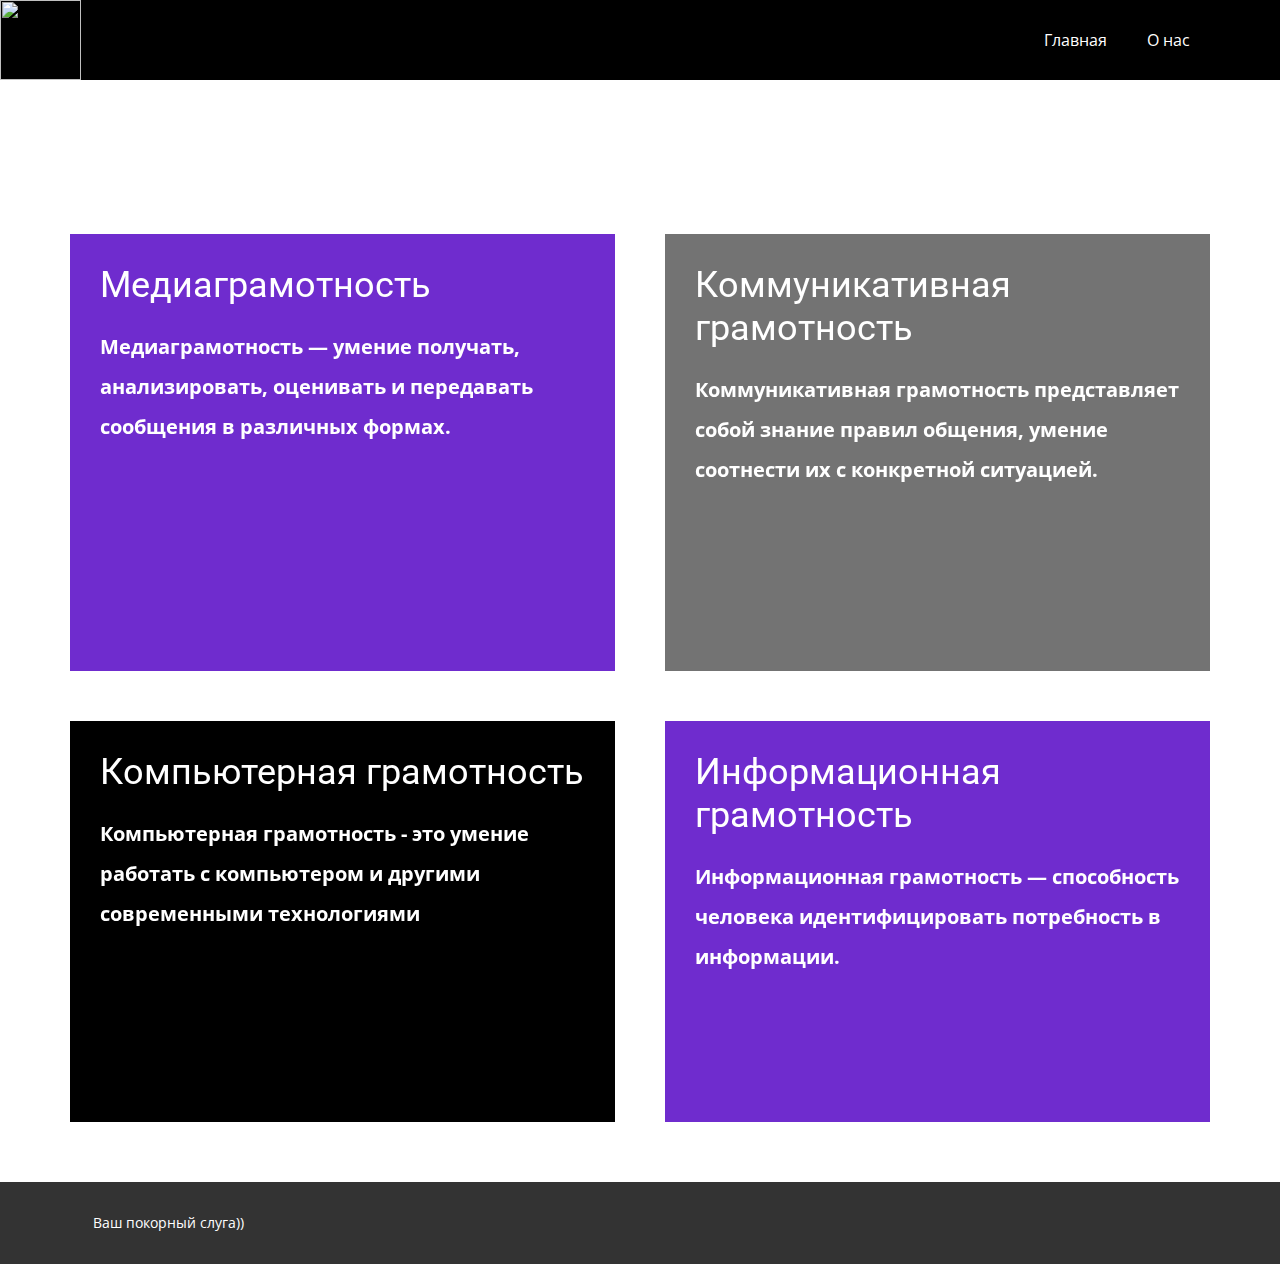
==== Контакты.html @ 85b2c5a2 "Add files via upload" ====
<!DOCTYPE html>
<html style="font-size: 16px;" lang="ru"><head>
    <meta name="viewport" content="width=device-width, initial-scale=1.0">
    <meta charset="utf-8">
    <meta name="keywords" content="Компоненты">
    <meta name="description" content="">
    <title>Контакты</title>
    <link rel="stylesheet" href="nicepage.css" media="screen">
<link rel="stylesheet" href="Контакты.css" media="screen">
    <script class="u-script" type="text/javascript" src="jquery-1.9.1.min.js" defer=""></script>
    <script class="u-script" type="text/javascript" src="nicepage.js" defer=""></script>
    <meta name="generator" content="Nicepage 6.5.9, nicepage.com">
    <link id="u-theme-google-font" rel="stylesheet" href="https://fonts.googleapis.com/css?family=Roboto:100,100i,300,300i,400,400i,500,500i,700,700i,900,900i|Open+Sans:300,300i,400,400i,500,500i,600,600i,700,700i,800,800i">
    
    
    
    
    
    
    
    <script type="application/ld+json">{
		"@context": "http://schema.org",
		"@type": "Organization",
		"name": "Site1"
}</script>
    <meta name="theme-color" content="#478ac9">
    <meta property="og:title" content="Контакты">
    <meta property="og:type" content="website">
  <meta data-intl-tel-input-cdn-path="intlTelInput/"></head>
  <body data-path-to-root="./" data-include-products="false" class="u-body u-xl-mode" data-lang="ru"><header class="u-black u-clearfix u-header u-valign-middle-lg u-valign-middle-md u-valign-middle-sm u-valign-middle-xl u-header" id="sec-5e5d"><nav class="u-menu u-menu-one-level u-offcanvas u-menu-1">
        <div class="menu-collapse" style="font-size: 1rem; letter-spacing: 0px;">
          <a class="u-button-style u-custom-left-right-menu-spacing u-custom-padding-bottom u-custom-top-bottom-menu-spacing u-nav-link u-text-active-palette-1-base u-text-hover-palette-2-base" href="#">
            <svg class="u-svg-link" viewBox="0 0 24 24"><use xmlns:xlink="http://www.w3.org/1999/xlink" xlink:href="#menu-hamburger"></use></svg>
            <svg class="u-svg-content" version="1.1" id="menu-hamburger" viewBox="0 0 16 16" x="0px" y="0px" xmlns:xlink="http://www.w3.org/1999/xlink" xmlns="http://www.w3.org/2000/svg"><g><rect y="1" width="16" height="2"></rect><rect y="7" width="16" height="2"></rect><rect y="13" width="16" height="2"></rect>
</g></svg>
          </a>
        </div>
        <div class="u-custom-menu u-nav-container">
          <ul class="u-nav u-unstyled u-nav-1"><li class="u-nav-item"><a class="u-button-style u-nav-link u-text-active-palette-1-base u-text-hover-palette-2-base" href="Главная.html" style="padding: 10px 20px;">Главная</a>
</li><li class="u-nav-item"><a class="u-button-style u-nav-link u-text-active-palette-1-base u-text-hover-palette-2-base" href="#" style="padding: 10px 20px;">О нас</a>
</li></ul>
        </div>
        <div class="u-custom-menu u-nav-container-collapse">
          <div class="u-black u-container-style u-inner-container-layout u-opacity u-opacity-95 u-sidenav">
            <div class="u-inner-container-layout u-sidenav-overflow">
              <div class="u-menu-close"></div>
              <ul class="u-align-center u-nav u-popupmenu-items u-unstyled u-nav-2"><li class="u-nav-item"><a class="u-button-style u-nav-link" href="Главная.html">Главная</a>
</li><li class="u-nav-item"><a class="u-button-style u-nav-link" href="#">О нас</a>
</li></ul>
            </div>
          </div>
          <div class="u-black u-menu-overlay u-opacity u-opacity-70"></div>
        </div>
      </nav><img class="u-image u-image-contain u-image-default u-image-1" src="images/143e49f8-9e5e-5bcb-bed9-867077af613f.jpg" alt="" data-image-width="1208" data-image-height="1200"></header>
    <section class="u-align-left u-clearfix u-image u-section-1" id="sec-ed70" data-image-width="6668" data-image-height="4190">
      <div class="u-clearfix u-sheet u-sheet-1">
        <h2 class="u-align-center u-text u-text-body-alt-color u-text-default u-text-1" data-animation-name="customAnimationIn" data-animation-duration="1500" data-animation-delay="500">Компоненты</h2>
        <div class="u-expanded-width u-list u-list-1">
          <div class="u-repeater u-repeater-1">
            <div class="u-align-left u-container-style u-custom-color-3 u-custom-item u-list-item u-repeater-item u-shape-rectangle u-list-item-1" data-animation-name="customAnimationIn" data-animation-duration="1500" data-animation-delay="500">
              <div class="u-container-layout u-similar-container u-container-layout-1">
                <h3 class="u-text u-text-body-alt-color u-text-default u-text-2">Медиаграмотность</h3>
                <p class="u-custom-item u-text u-text-body-alt-color u-text-default u-text-3"><b>Медиаграмотность — умение получать, анализировать, оценивать и передавать сообщения в различных формах.</b>
                  <br>
                  <br>
                  <br>
                </p>
                <a href="Страница-1.html" class="u-active-white u-align-center u-border-2 u-border-active-white u-border-hover-white u-border-white u-btn u-button-style u-color-scheme-summer-time u-color-style-multicolor-1 u-custom-color-1 u-custom-item u-hover-custom-color-4 u-text-active-black u-text-body-alt-color u-text-hover-black u-btn-1" data-animation-name="customAnimationIn" data-animation-duration="1750" data-animation-delay="750" rel="nofollow">Подробнее... </a>
              </div>
            </div>
            <div class="u-align-left u-container-style u-custom-item u-image u-list-item u-repeater-item u-shading u-shape-rectangle u-image-1" data-image-width="1200" data-image-height="912" data-animation-name="customAnimationIn" data-animation-duration="1500" data-animation-delay="500">
              <div class="u-container-layout u-similar-container u-container-layout-2">
                <h3 class="u-text u-text-body-alt-color u-text-default u-text-4"> Коммуникативная грамотность</h3>
                <p class="u-custom-item u-text u-text-body-alt-color u-text-default u-text-5"><b>Коммуникативная грамотность представляет собой знание правил общения, умение соотнести их с конкретной ситуацией.</b>
                </p>
                <a href="#carousel_379b" class="u-active-white u-align-center u-border-2 u-border-active-white u-border-hover-white u-border-white u-btn u-button-style u-color-scheme-summer-time u-color-style-multicolor-1 u-custom-item u-dialog-link u-hover-white u-none u-text-active-palette-1-base u-text-body-alt-color u-text-hover-palette-1-base u-btn-2" data-animation-name="customAnimationIn" data-animation-duration="1750" data-animation-delay="750">Подробнее... </a>
              </div>
            </div>
            <div class="u-align-left u-black u-container-style u-custom-item u-list-item u-repeater-item u-shape-rectangle u-list-item-3" data-animation-name="customAnimationIn" data-animation-duration="1500" data-animation-delay="500">
              <div class="u-container-layout u-similar-container u-container-layout-3">
                <h3 class="u-text u-text-body-alt-color u-text-default u-text-6"> Компьютерная грамотность</h3>
                <p class="u-custom-item u-text u-text-default u-text-7"><b>Компьютерная грамотность - это умение работать с компьютером и другими современными технологиями</b>
                  <br>
                  <br>
                </p>
                <a href="Страница-3.html" class="u-active-white u-align-center u-border-2 u-border-active-white u-border-hover-white u-border-white u-btn u-button-style u-color-scheme-summer-time u-color-style-multicolor-1 u-custom-item u-hover-white u-none u-text-active-palette-1-base u-text-body-alt-color u-text-hover-palette-1-base u-btn-3" data-animation-name="customAnimationIn" data-animation-duration="1750" data-animation-delay="750">подробнее... </a>
              </div>
            </div>
            <div class="u-align-left u-container-style u-custom-color-3 u-custom-item u-list-item u-repeater-item u-shape-rectangle u-list-item-4" data-animation-name="customAnimationIn" data-animation-duration="1500" data-animation-delay="500">
              <div class="u-container-layout u-similar-container u-container-layout-4">
                <h3 class="u-text u-text-body-alt-color u-text-default u-text-8"> Информационная грамотность</h3>
                <p class="u-custom-item u-text u-text-custom-color-4 u-text-default u-text-9"><b>Информационная грамотность — способность человека идентифицировать потребность в информации.</b>
                </p>
                <a href="#carousel_4b36" class="u-active-white u-align-center u-black u-border-2 u-border-active-white u-border-hover-white u-border-white u-btn u-button-style u-color-scheme-summer-time u-color-style-multicolor-1 u-custom-item u-dialog-link u-hover-white u-text-active-palette-1-base u-text-body-alt-color u-text-hover-black u-btn-4" data-animation-name="customAnimationIn" data-animation-duration="1750" data-animation-delay="750">подробнее​...</a>
              </div>
            </div>
          </div>
        </div>
      </div>
    </section>
    
    
    
    
    
    
    
    <footer class="u-align-center u-clearfix u-footer u-grey-80 u-footer" id="sec-b99d"><div class="u-clearfix u-sheet u-sheet-1">
        <p class="u-small-text u-text u-text-variant u-text-1">Ваш покорный слуга)) </p>
      </div></footer>
   
  <section class="u-align-center u-black u-clearfix u-container-style u-dialog-block u-opacity u-opacity-70 u-valign-top u-dialog-section-7" id="carousel_379b">
      <div class="u-align-center u-border-2 u-border-palette-4-base u-container-style u-dialog u-grey-80 u-shape-rectangle u-dialog-1">
        <div class="u-container-layout u-container-layout-1">
          <h2 class="u-align-center u-custom-font u-font-montserrat u-text u-text-default-lg u-text-default-md u-text-default-xl u-text-palette-4-base u-text-1">Коммуникативная<br>грамотность 
          </h2>
          <p class="u-align-left u-text u-text-default u-text-2"><b>
              <span style="font-weight: 400;">Ком</span>
              <span style="font-weight: 400;">
                <span style="font-weight: 700;">муникативная грамотность представляет собой знание правил общения, умение соотнести их с конкретной ситуацией.<br>
                  <br>Сетевой этикет: как правильно общаться в интернете
                </span>
                <br>
                <br>
                <span style="font-weight: 700;">1) Будьте осторожны с лайками и репостами.&nbsp;</span>
              </span>Не стоит публиковать в социальных сетях:&nbsp;<br>
              <span style="font-weight: 400;">&nbsp; &nbsp; • тексты, изображения и видео на тему национальностей;&nbsp;<br>&nbsp; &nbsp; • контент, высмеивающий религии;&nbsp;<br>&nbsp; &nbsp; • информацию о фашизме и терроризме.<br>
                <span style="font-weight: 700;">2) Представляйтесь и обращайтесь к незнакомым людям на «вы».</span>&nbsp;На виртуальное пространство распространяются обычные правила вежливости. Например, говорить незнакомцам и старшим — «вы».&nbsp;<br>
                <span style="font-weight: 700;">3)</span>
                <span style="font-weight: 700;">Пишите грамотно, без ошибок.</span>
                <br>&nbsp; &nbsp; • Следите за орфографией и пунктуацией. Почаще повторяйте правила, которым вас научили на уроках русского языка.&nbsp;<br>&nbsp; &nbsp; • Обязательно перечитывайте сообщение, прежде чем отправить. Если некогда проверять, правильно ли вы всё написали, лучше отправьте голосовое сообщение.&nbsp;<br>Ваши сообщения и посты — индикатор вашей образованности.<br>
                <span style="font-weight: 700;">4)</span>
                <span style="font-weight: 700;">Не злоупотребляйте эмодзи.</span> Нагромождение эмодзи затрудняет чтение и понимание того, что вы хотите сказать.&nbsp;<br>&nbsp; &nbsp; • Не используйте эмодзи в середине предложения.&nbsp;<br>&nbsp; &nbsp; • Не заменяйте смайликами слова.&nbsp;<br>&nbsp; &nbsp; • Не вставляйте эмодзи там, где они неуместны.<br>
                <span style="font-weight: 700;">5) Не дробите сообщения, так как это&nbsp; приводит к путанице.</span> Не злоупотребляйте кнопкой «Отправить». Некрасиво заставлять собеседника составлять ваше послание из вороха разрозненных фраз. Цельный текст воспринимается намного лучше. Кроме того, постоянно всплывающие оповещения действуют на нервы.&nbsp;<br>
                <span style="font-weight: 700;">6) Не используйте CapsLock.</span> Писать БОЛЬШИМИ БУКВАМИ в интернете означает кричать.<br>
                <span style="font-weight: 700;">7) Уважайте чужое время.&nbsp;</span>
                <br>
                <span style="font-weight: 700;">8) Не выкладывайте фотографии с друзьями без их разрешения.&nbsp;</span>
                <br>
                <span style="font-weight: 700;">9) Не спамьте.</span>&nbsp; Возьмите под контроль приглашения и уведомления, рассылаемые от вашего имени в социальных сетях.&nbsp;<br>Это могут быть приглашения в игры и приложения, акции и мероприятия групп, на которые вы подписаны.
              </span></b>
          </p>
        </div><button class="u-dialog-close-button u-icon u-text-body-alt-color u-icon-1"><svg class="u-svg-link" preserveAspectRatio="xMidYMin slice" viewBox="0 0 413.348 413.348" style=""><use xlink:href="#svg-cdad"></use></svg><svg xmlns="http://www.w3.org/2000/svg" xmlns:xlink="http://www.w3.org/1999/xlink" version="1.1" xml:space="preserve" class="u-svg-content" viewBox="0 0 413.348 413.348" id="svg-cdad"><path d="m413.348 24.354-24.354-24.354-182.32 182.32-182.32-182.32-24.354 24.354 182.32 182.32-182.32 182.32 24.354 24.354 182.32-182.32 182.32 182.32 24.354-24.354-182.32-182.32z"></path></svg></button>
      </div>
    </section><style>.u-dialog-section-7 .u-dialog-1 {
  width: 1140px;
  min-height: 1469px;
  height: auto;
  margin: 60px auto -724px;
}

.u-dialog-section-7 .u-container-layout-1 {
  padding: 40px 30px;
}

.u-dialog-section-7 .u-text-1 {
  text-transform: uppercase;
  letter-spacing: 3px;
  font-weight: 700;
  font-size: 2.25rem;
  margin: 6px auto 0;
}

.u-dialog-section-7 .u-text-2 {
  font-size: 0.875rem;
  margin: 33px auto 0 0;
}

.u-dialog-section-7 .u-icon-1 {
  width: 25px;
  height: 25px;
  left: auto;
  top: 16px;
  position: absolute;
  right: 16px;
}

@media (max-width: 1199px) {
  .u-dialog-section-7 .u-dialog-1 {
    width: 940px;
  }
}

@media (max-width: 991px) {
  .u-dialog-section-7 .u-dialog-1 {
    width: 720px;
  }

  .u-dialog-section-7 .u-container-layout-1 {
    padding-top: 30px;
    padding-bottom: 30px;
  }
}

@media (max-width: 767px) {
  .u-dialog-section-7 .u-dialog-1 {
    width: 540px;
    min-height: 1469px;
  }

  .u-dialog-section-7 .u-text-1 {
    font-size: 3.75rem;
    width: auto;
    margin-left: 0;
    margin-right: 0;
  }
}

@media (max-width: 575px) {
  .u-dialog-section-7 .u-dialog-1 {
    width: 340px;
    min-height: 1913px;
  }

  .u-dialog-section-7 .u-container-layout-1 {
    padding-left: 25px;
    padding-right: 25px;
  }

  .u-dialog-section-7 .u-text-1 {
    font-size: 2.5rem;
  }
}</style><section class="u-align-center u-black u-clearfix u-container-style u-dialog-block u-opacity u-opacity-70 u-valign-top u-dialog-section-8" id="carousel_4b36">
      <div class="u-align-center u-border-2 u-border-palette-4-base u-container-style u-dialog u-expanded-width-xs u-grey-80 u-shape-rectangle u-dialog-1">
        <div class="u-container-layout u-valign-top-xs u-container-layout-1">
          <h2 class="u-align-center u-custom-font u-font-montserrat u-text u-text-default-lg u-text-default-md u-text-default-xl u-text-palette-4-base u-text-1">Информационная<br>грамотност
          </h2>
          <p class="u-align-left u-text u-text-2"><b>Информационная грамотность очень важна в условиях турбулентности и напряжённого геополитического фона. Порой очень трудно разобраться, что правда, ложь или манипуляция.</b>
            <br><b>1. Проверяйте подлинность информации сразу в нескольких источниках. Лучше чтобы это были источники разных сторон. Так сложится более подробная картина о происходящем.</b>
            <br>
            <br><b>2. Проверяйте подлинность фотографий и видео. В этом вам помогут сервисы по загрузке фотографий в такие поисковики как Яндекс и Google. Важно посмотреть дату, локацию и обращать внимание на разного рода детали.</b>
            <br>
            <br><b>3. Включайте критическое мышление, пытайтесь найти подвох, логику в любом сообщении. Особенно это касается всяких сенсационных новостей и шокирующего контента. Не поленитесь докопаться до сути вопроса, прежде чем бежать снимать наличные, покупать валюту, гречку и сахар. Иногда даже проверка первоисточника не даёт 100% гарантий достоверности, так как много постановочных фото, видео и просто безобидных приколов.</b>
            <br>
            <br><b>4. Не распространяйте и даже не читайте всякие пересылаемые сообщения в мессенджерах. И адресата вежливо попросите не отправлять вам всякого рода спам.&nbsp;</b>
            <br>
            <br><b>5. Всегда задавайте очень важный вопрос – почему? В чем причина, логика? Какова цель? Так вам удастся более глубоко вникнуть в суть вопроса.</b>
            <br>
            <br><b>6. Люди часто задают вопрос: а кому же верить? Лучше никому до конца не верить. Стоит помнить, что в современном мире практически нет свободных, независимых и объективных СМИ среди крупных изданий. Все зависят от источника финансирования, а публикуемые материалы цензурируются в зависимости от редакционной политики.&nbsp;</b>
            <br>
            <br><b>В современном мире, при нескончаемом потоке информации для нас важно превращение потребительского типа мышления в аналитическое – не только послушать или прочитать новость, сообщение, но ещё и осмыслить его. Не менее важным также является «настройка фильтров» от всякого рода «информационного мусора». Ведь как говорил Шерлок Холмс, «человеческий мозг — это пустой чердак, куда можно набить все, что угодно. Дурак так и делает: тащит туда нужное и ненужное. И наконец наступает момент, когда самую необходимую вещь туда уже не запихнешь. Или она запрятана так далеко, что ее не достанешь. Я делаю по-другому. В моем чердаке только необходимые мне инструменты. Их много, но они в идеальном порядке и всегда под рукой. А лишнего хлама мне не нужно».</b>
          </p>
        </div><button class="u-dialog-close-button u-icon u-text-body-alt-color u-icon-1"><svg class="u-svg-link" preserveAspectRatio="xMidYMin slice" viewBox="0 0 413.348 413.348" style=""><use xlink:href="#svg-cdad"></use></svg><svg xmlns="http://www.w3.org/2000/svg" xmlns:xlink="http://www.w3.org/1999/xlink" version="1.1" xml:space="preserve" class="u-svg-content" viewBox="0 0 413.348 413.348" id="svg-cdad"><path d="m413.348 24.354-24.354-24.354-182.32 182.32-182.32-182.32-24.354 24.354 182.32 182.32-182.32 182.32 24.354 24.354 182.32-182.32 182.32 182.32 24.354-24.354-182.32-182.32z"></path></svg></button>
      </div>
    </section><style>.u-dialog-section-8 .u-dialog-1 {
  width: 1023px;
  min-height: 1048px;
  height: auto;
  box-shadow: 5px 5px 20px 0 rgba(0,0,0,0.4);
  margin: 0 auto 60px;
}

.u-dialog-section-8 .u-container-layout-1 {
  padding: 16px 30px;
}

.u-dialog-section-8 .u-text-1 {
  font-size: 2.25rem;
  text-transform: uppercase;
  letter-spacing: 3px;
  font-weight: 700;
  margin: 13px auto 0;
}

.u-dialog-section-8 .u-text-2 {
  font-size: 1rem;
  font-weight: 700;
  margin: 21px 0 0;
}

.u-dialog-section-8 .u-icon-1 {
  width: 25px;
  height: 25px;
  left: auto;
  top: 16px;
  position: absolute;
  right: 16px;
}

@media (max-width: 1199px) {
  .u-dialog-section-8 .u-dialog-1 {
    width: 940px;
  }
}

@media (max-width: 991px) {
  .u-dialog-section-8 .u-dialog-1 {
    width: 720px;
  }
}

@media (max-width: 767px) {
  .u-dialog-section-8 .u-dialog-1 {
    width: 540px;
    min-height: 1837px;
    margin-left: calc(((100% - 540px) / 2));
  }

  .u-dialog-section-8 .u-text-1 {
    font-size: 3.75rem;
    width: auto;
    margin-left: 0;
    margin-right: 0;
  }
}

@media (max-width: 575px) {
  .u-dialog-section-8 .u-dialog-1 {
    min-height: 2019px;
    margin-right: initial;
    margin-left: initial;
    width: auto;
  }

  .u-dialog-section-8 .u-container-layout-1 {
    padding-left: 25px;
    padding-right: 25px;
  }

  .u-dialog-section-8 .u-text-1 {
    font-size: 2.5rem;
    margin-top: 0;
  }

  .u-dialog-section-8 .u-text-2 {
    width: auto;
    margin-top: 11px;
  }
}</style>
</body></html>
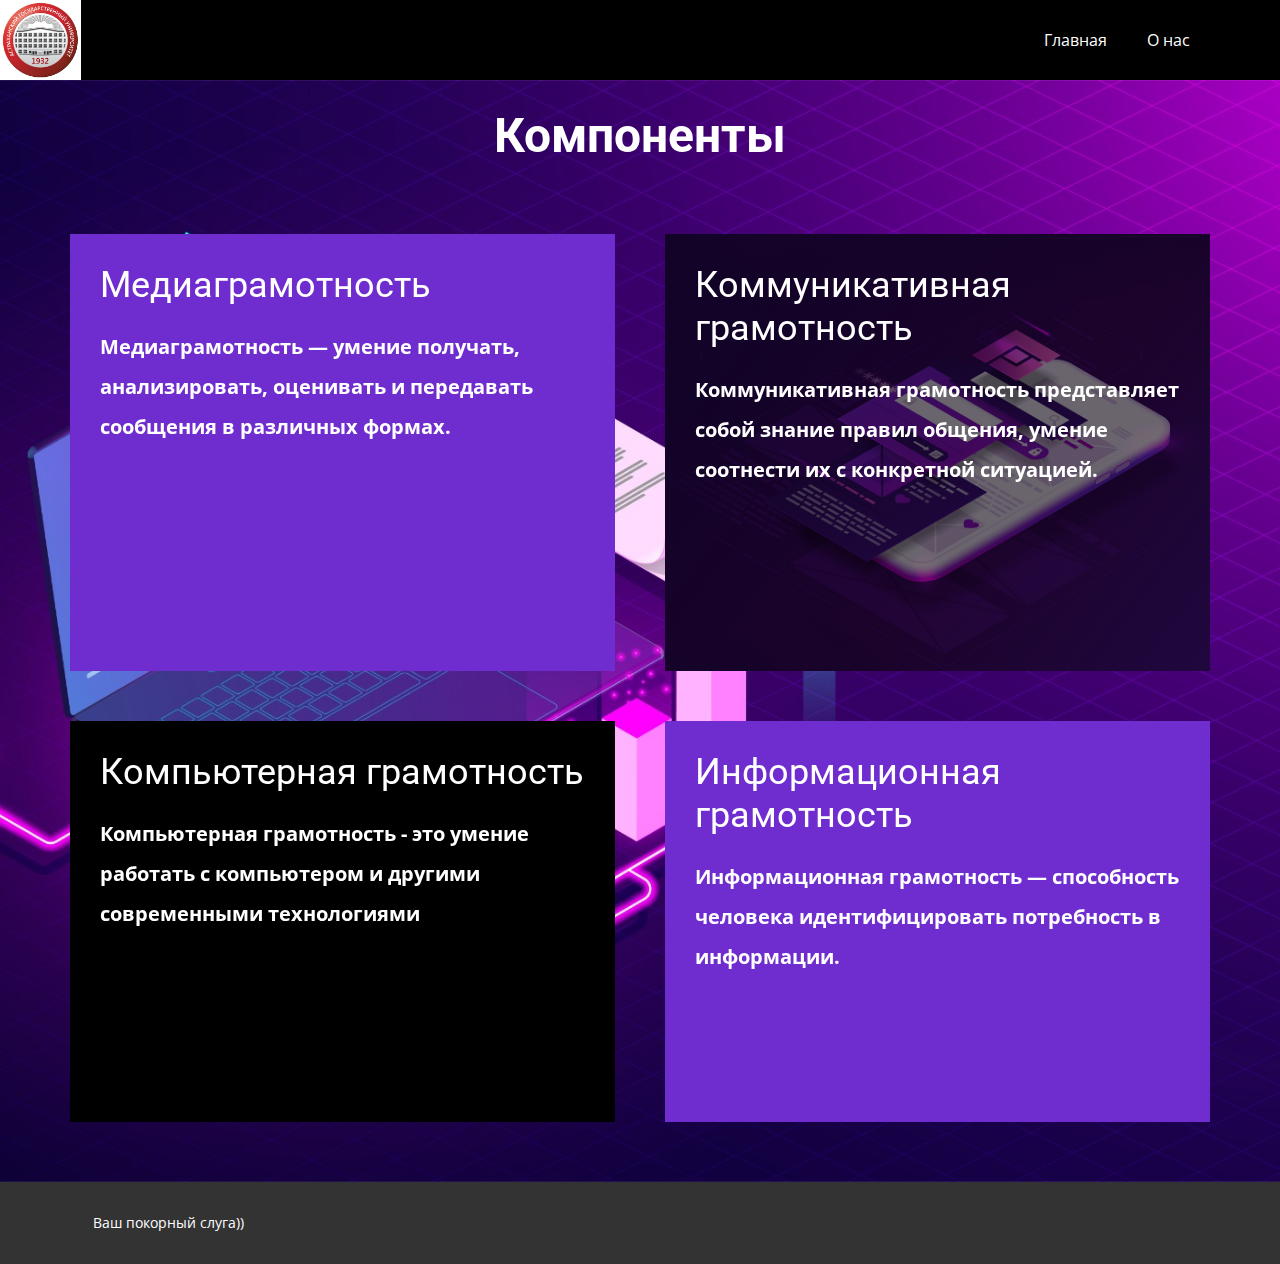
==== commit 805e8525: "Add files via upload" ====
--- a/Контакты.html
+++ b/Контакты.html
@@ -73,7 +73,7 @@
                 <h3 class="u-text u-text-body-alt-color u-text-default u-text-4"> Коммуникативная грамотность</h3>
                 <p class="u-custom-item u-text u-text-body-alt-color u-text-default u-text-5"><b>Коммуникативная грамотность представляет собой знание правил общения, умение соотнести их с конкретной ситуацией.</b>
                 </p>
-                <a href="#carousel_379b" class="u-active-white u-align-center u-border-2 u-border-active-white u-border-hover-white u-border-white u-btn u-button-style u-color-scheme-summer-time u-color-style-multicolor-1 u-custom-item u-dialog-link u-hover-white u-none u-text-active-palette-1-base u-text-body-alt-color u-text-hover-palette-1-base u-btn-2" data-animation-name="customAnimationIn" data-animation-duration="1750" data-animation-delay="750">Подробнее... </a>
+                <a href="Страница-4.html" class="u-active-white u-align-center u-border-2 u-border-active-white u-border-hover-white u-border-white u-btn u-button-style u-color-scheme-summer-time u-color-style-multicolor-1 u-custom-color-1 u-custom-item u-hover-custom-color-4 u-text-active-black u-text-body-alt-color u-text-hover-black u-btn-1" data-animation-name="customAnimationIn" data-animation-duration="1750" data-animation-delay="750" rel="nofollow">Подробнее... </a>
               </div>
             </div>
             <div class="u-align-left u-black u-container-style u-custom-item u-list-item u-repeater-item u-shape-rectangle u-list-item-3" data-animation-name="customAnimationIn" data-animation-duration="1500" data-animation-delay="500">
@@ -91,7 +91,7 @@
                 <h3 class="u-text u-text-body-alt-color u-text-default u-text-8"> Информационная грамотность</h3>
                 <p class="u-custom-item u-text u-text-custom-color-4 u-text-default u-text-9"><b>Информационная грамотность — способность человека идентифицировать потребность в информации.</b>
                 </p>
-                <a href="#carousel_4b36" class="u-active-white u-align-center u-black u-border-2 u-border-active-white u-border-hover-white u-border-white u-btn u-button-style u-color-scheme-summer-time u-color-style-multicolor-1 u-custom-item u-dialog-link u-hover-white u-text-active-palette-1-base u-text-body-alt-color u-text-hover-black u-btn-4" data-animation-name="customAnimationIn" data-animation-duration="1750" data-animation-delay="750">подробнее​...</a>
+                <a href="Страница-5.html" class="u-active-white u-align-center u-border-2 u-border-active-white u-border-hover-white u-border-white u-btn u-button-style u-color-scheme-summer-time u-color-style-multicolor-1 u-custom-color-1 u-custom-item u-hover-custom-color-4 u-text-active-black u-text-body-alt-color u-text-hover-black u-btn-1" data-animation-name="customAnimationIn" data-animation-duration="1750" data-animation-delay="750" rel="nofollow">Подробнее... </a>
               </div>
             </div>
           </div>
